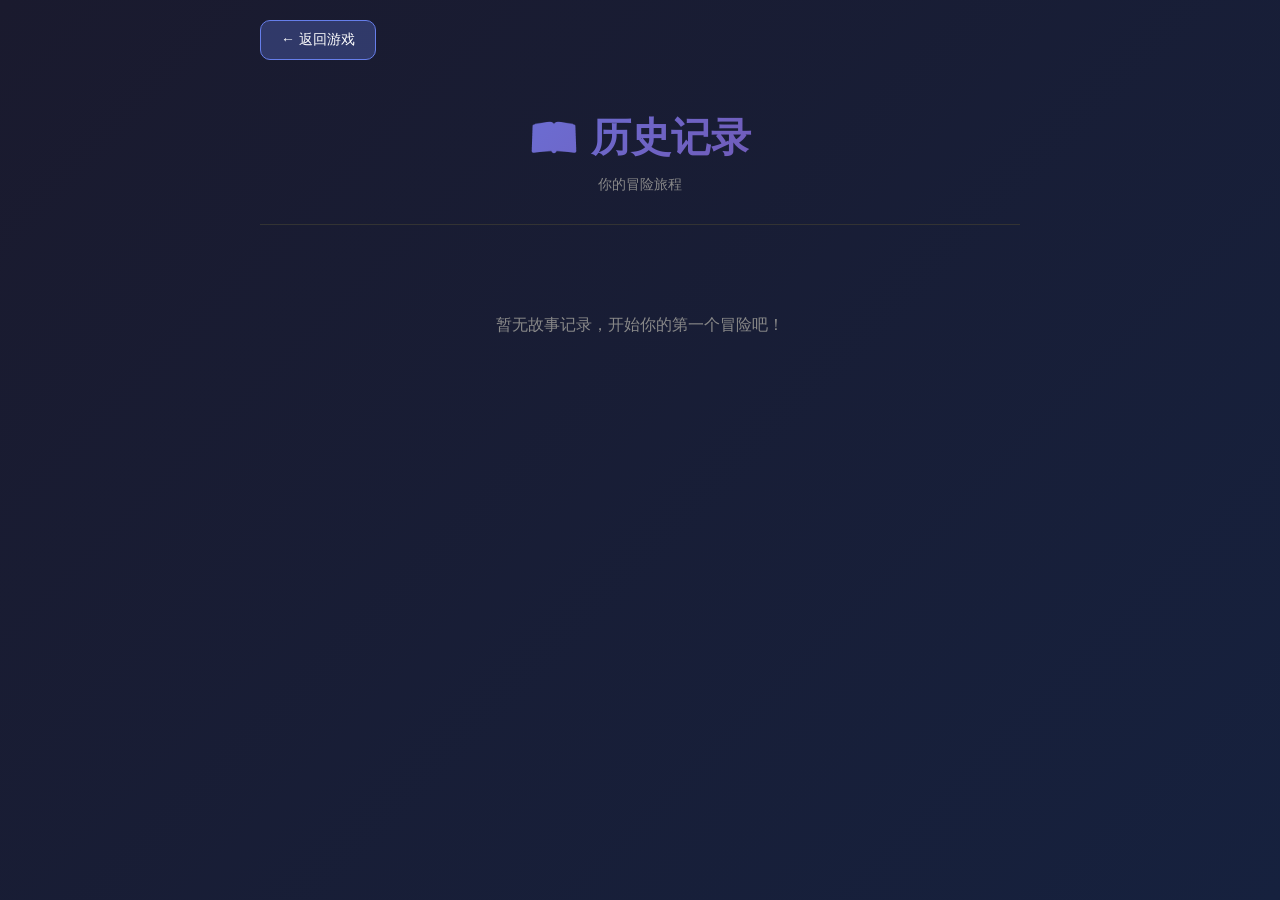
==== frontend/history.html @ 04642828 "完成第1-5周：RAG + 叙事引擎 + 前端界面 + 存档系统" ====
<!DOCTYPE html>
<html lang="zh-CN">
<head>
    <meta charset="UTF-8">
    <meta name="viewport" content="width=device-width, initial-scale=1.0">
    <title>历史记录 - 墨境</title>
    <link rel="stylesheet" href="style.css">
    <style>
        .history-list {
            display: flex;
            flex-direction: column;
            gap: 15px;
        }
        .history-item {
            background: rgba(30, 30, 50, 0.9);
            border-radius: 15px;
            padding: 20px;
            cursor: pointer;
            transition: all 0.3s ease;
            border: 1px solid rgba(255, 255, 255, 0.1);
        }
        .history-item:hover {
            transform: translateX(5px);
            border-color: #667eea;
        }
        .history-title {
            font-size: 1.2em;
            font-weight: bold;
            color: #fff;
            margin-bottom: 10px;
        }
        .history-meta {
            display: flex;
            gap: 20px;
            color: #888;
            font-size: 0.85em;
            margin-bottom: 10px;
        }
        .history-summary {
            color: #ccc;
            font-size: 0.9em;
            line-height: 1.5;
        }
        .back-btn {
            margin-bottom: 20px;
            padding: 10px 20px;
            background: rgba(102, 126, 234, 0.3);
            border: 1px solid #667eea;
            border-radius: 10px;
            color: #fff;
            cursor: pointer;
            font-size: 14px;
        }
        .back-btn:hover {
            background: rgba(102, 126, 234, 0.5);
        }
        .empty-state {
            text-align: center;
            padding: 60px;
            color: #888;
        }
    </style>
</head>
<body>
    <div class="container">
        <button class="back-btn" onclick="window.location.href='index.html'">← 返回游戏</button>
        <header>
            <h1>📖 历史记录</h1>
            <p>你的冒险旅程</p>
        </header>
        
        <div id="history-list" class="history-list">
            <div class="empty-state">加载中...</div>
        </div>
    </div>

    <script>
        const API_BASE = 'http://localhost:8000';
        
        async function loadHistory() {
            try {
                const response = await fetch(`${API_BASE}/story/history/all`);
                if (!response.ok) {
                    throw new Error('加载失败');
                }
                const data = await response.json();
                displayHistory(data.stories);
            } catch (error) {
                console.error('加载历史失败:', error);
                document.getElementById('history-list').innerHTML = 
                    '<div class="empty-state">暂无故事记录，开始你的第一个冒险吧！</div>';
            }
        }
        
        function displayHistory(stories) {
            const container = document.getElementById('history-list');
            if (!stories || stories.length === 0) {
                container.innerHTML = '<div class="empty-state">暂无故事记录，开始你的第一个冒险吧！</div>';
                return;
            }
            
            container.innerHTML = stories.map(story => `
                <div class="history-item" onclick="viewStory('${story.story_id}')">
                    <div class="history-title">${escapeHtml(story.title || '未命名故事')}</div>
                    <div class="history-meta">
                        <span>🌍 ${story.world}</span>
                        <span>📅 ${new Date(story.created_at).toLocaleString()}</span>
                        <span>📝 ${story.turn_count || 0} 轮</span>
                    </div>
                    <div class="history-summary">${escapeHtml(story.summary || '暂无摘要')}</div>
                </div>
            `).join('');
        }
        
        function escapeHtml(text) {
            const div = document.createElement('div');
            div.textContent = text;
            return div.innerHTML;
        }
        
        async function viewStory(storyId) {
            window.location.href = `story_detail.html?id=${storyId}`;
        }
        
        loadHistory();
    </script>
</body>
</html>
---- frontend/style.css ----
* {
    margin: 0;
    padding: 0;
    box-sizing: border-box;
}

body {
    font-family: 'Segoe UI', 'Microsoft YaHei', sans-serif;
    background: linear-gradient(135deg, #1a1a2e 0%, #16213e 100%);
    min-height: 100vh;
    color: #e8e8e8;
}

.container {
    max-width: 800px;
    margin: 0 auto;
    padding: 20px;
}

header {
    text-align: center;
    padding: 30px 0;
    border-bottom: 1px solid #333;
    margin-bottom: 30px;
}

header h1 {
    font-size: 2.5em;
    background: linear-gradient(135deg, #667eea 0%, #764ba2 100%);
    -webkit-background-clip: text;
    -webkit-text-fill-color: transparent;
    background-clip: text;
    margin-bottom: 10px;
}

header p {
    color: #888;
    font-size: 0.9em;
}

.screen {
    display: none;
}

.screen.active {
    display: block;
}

.card {
    background: rgba(30, 30, 50, 0.9);
    backdrop-filter: blur(10px);
    border-radius: 20px;
    padding: 30px;
    box-shadow: 0 8px 32px rgba(0, 0, 0, 0.3);
    border: 1px solid rgba(255, 255, 255, 0.1);
}

.card h2 {
    margin-bottom: 20px;
    color: #fff;
}

.form-group {
    margin-bottom: 20px;
}

.form-group label {
    display: block;
    margin-bottom: 8px;
    color: #ccc;
    font-weight: 500;
}

select, textarea {
    width: 100%;
    padding: 12px;
    background: rgba(20, 20, 40, 0.8);
    border: 1px solid #444;
    border-radius: 10px;
    color: #fff;
    font-size: 14px;
    font-family: inherit;
}

textarea {
    resize: vertical;
}

select:focus, textarea:focus {
    outline: none;
    border-color: #667eea;
}

.btn-primary, .btn-secondary {
    width: 100%;
    padding: 12px;
    border: none;
    border-radius: 10px;
    font-size: 16px;
    font-weight: 600;
    cursor: pointer;
    transition: all 0.3s ease;
}

.btn-primary {
    background: linear-gradient(135deg, #667eea 0%, #764ba2 100%);
    color: white;
}

.btn-primary:hover {
    transform: translateY(-2px);
    box-shadow: 0 5px 20px rgba(102, 126, 234, 0.4);
}

.btn-secondary {
    background: rgba(100, 100, 150, 0.3);
    color: #ccc;
    border: 1px solid #555;
}

.btn-secondary:hover {
    background: rgba(100, 100, 150, 0.5);
}

.game-container {
    background: rgba(30, 30, 50, 0.9);
    backdrop-filter: blur(10px);
    border-radius: 20px;
    padding: 30px;
    border: 1px solid rgba(255, 255, 255, 0.1);
}

.story-content {
    min-height: 300px;
    background: rgba(0, 0, 0, 0.3);
    padding: 20px;
    border-radius: 10px;
    margin-bottom: 20px;
    line-height: 1.8;
    font-size: 16px;
    white-space: pre-wrap;
}

.story-content .placeholder {
    color: #666;
    text-align: center;
    padding: 50px;
}

.choices {
    display: flex;
    flex-wrap: wrap;
    gap: 10px;
    margin-bottom: 20px;
}

.choice-btn {
    flex: 1;
    min-width: 200px;
    padding: 12px 20px;
    background: rgba(102, 126, 234, 0.2);
    border: 1px solid #667eea;
    border-radius: 10px;
    color: #fff;
    cursor: pointer;
    transition: all 0.3s ease;
    font-size: 14px;
}

.choice-btn:hover {
    background: rgba(102, 126, 234, 0.4);
    transform: translateY(-2px);
}

.game-controls {
    display: flex;
    justify-content: space-between;
    align-items: center;
    padding-top: 20px;
    border-top: 1px solid #444;
}

.turn-indicator {
    color: #888;
    font-size: 14px;
}

.loading-overlay {
    position: fixed;
    top: 0;
    left: 0;
    right: 0;
    bottom: 0;
    background: rgba(0, 0, 0, 0.8);
    display: flex;
    flex-direction: column;
    justify-content: center;
    align-items: center;
    z-index: 1000;
}

.loading-overlay.hidden {
    display: none;
}

.loading-spinner {
    width: 50px;
    height: 50px;
    border: 3px solid #333;
    border-top-color: #667eea;
    border-radius: 50%;
    animation: spin 1s linear infinite;
    margin-bottom: 20px;
}

@keyframes spin {
    to { transform: rotate(360deg); }
}

@media (max-width: 600px) {
    .container {
        padding: 10px;
    }
    
    .card, .game-container {
        padding: 20px;
    }
    
    .choice-btn {
        min-width: 100%;
    }
}
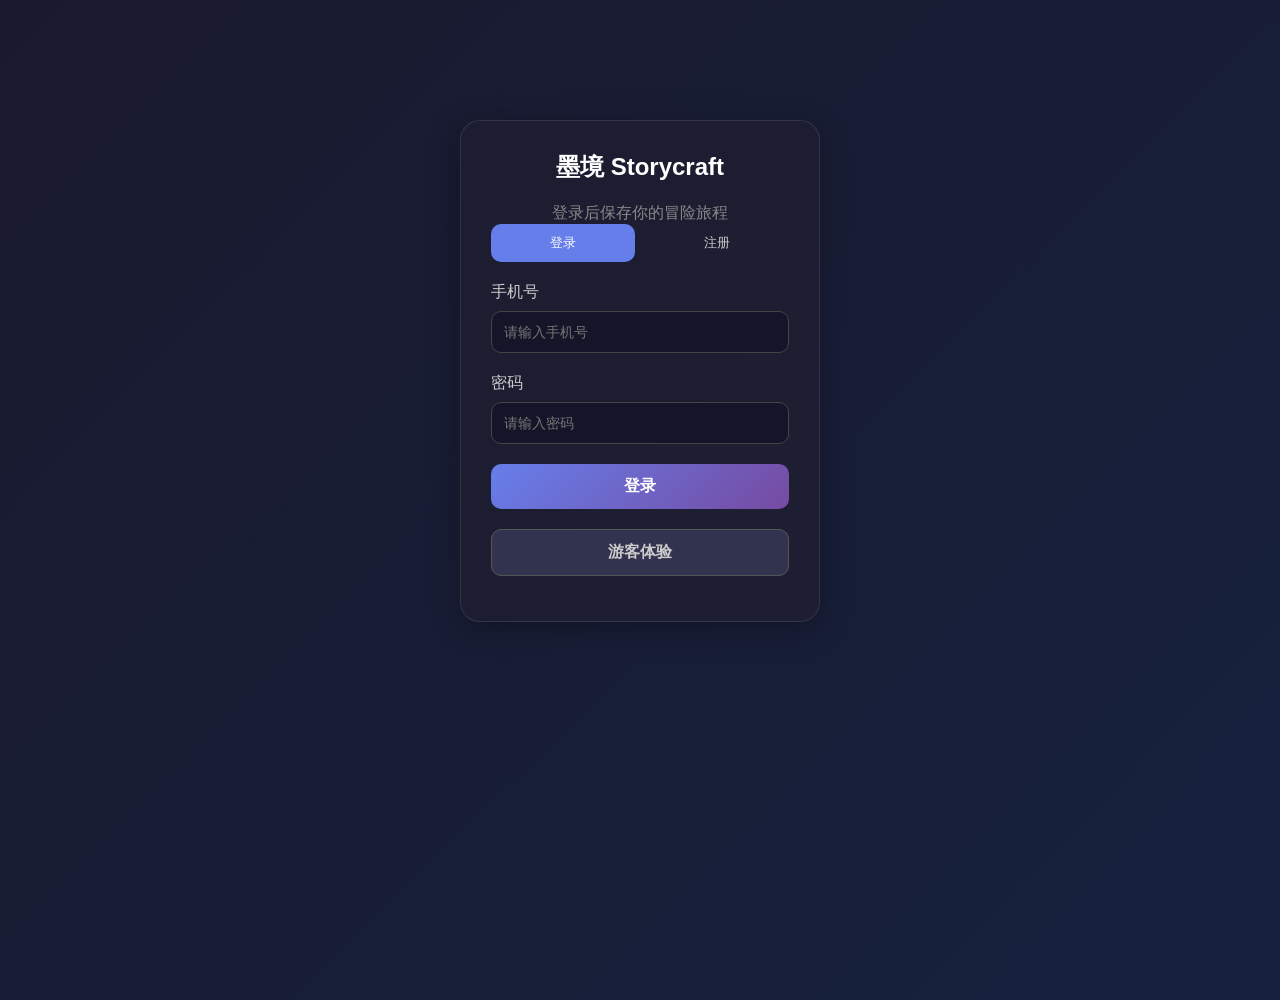
==== commit 4293e7b5: "feat: Phase 5 部分完成 - 社交分享模块、历史记录用户隔离、用户数据合并" ====
--- a/frontend/history.html
+++ b/frontend/history.html
@@ -78,8 +78,15 @@
         const API_BASE = 'http://localhost:8000';
         
         async function loadHistory() {
+            const userStr = localStorage.getItem('user');
+            if (!userStr) {
+                window.location.href = 'login.html';
+                return;
+            }
+            const user = JSON.parse(userStr);
+            
             try {
-                const response = await fetch(`${API_BASE}/story/history/all`);
+                const response = await fetch(`${API_BASE}/story/history/all?user_id=${user.user_id}`);
                 if (!response.ok) {
                     throw new Error('加载失败');
                 }
@@ -88,7 +95,7 @@
             } catch (error) {
                 console.error('加载历史失败:', error);
                 document.getElementById('history-list').innerHTML = 
-                    '<div class="empty-state">暂无故事记录，开始你的第一个冒险吧！</div>';
+                    '<div class="empty-state">加载失败，请刷新重试</div>';
             }
         }
         
--- a/frontend/style.css
+++ b/frontend/style.css
@@ -229,4 +229,88 @@
     .choice-btn {
         min-width: 100%;
     }
+}
+
+/* 标签样式 */
+.tags-container {
+    display: flex;
+    flex-wrap: wrap;
+    gap: 8px;
+    margin-top: 8px;
+}
+
+.tag {
+    background: rgba(102, 126, 234, 0.2);
+    border: 1px solid #667eea;
+    border-radius: 20px;
+    padding: 5px 12px;
+    font-size: 12px;
+    cursor: pointer;
+    transition: all 0.3s ease;
+}
+
+.tag:hover {
+    background: rgba(102, 126, 234, 0.4);
+    transform: translateY(-2px);
+}
+
+.tag.selected {
+    background: #667eea;
+    color: white;
+}
+
+.tag-loading {
+    color: #888;
+    font-size: 12px;
+}
+
+/* 推荐模板样式 */
+.recommendations-container {
+    margin-top: 15px;
+    padding-top: 10px;
+    border-top: 1px solid #444;
+}
+
+.recommendations-list {
+    display: flex;
+    flex-direction: column;
+    gap: 10px;
+    margin-top: 10px;
+}
+
+.recommendation-item {
+    background: rgba(30, 30, 50, 0.6);
+    border-radius: 10px;
+    padding: 12px;
+    cursor: pointer;
+    transition: all 0.3s ease;
+    border-left: 3px solid #667eea;
+}
+
+.recommendation-item:hover {
+    background: rgba(102, 126, 234, 0.2);
+    transform: translateX(5px);
+}
+
+.recommendation-name {
+    font-weight: bold;
+    color: #fff;
+    margin-bottom: 5px;
+}
+
+.recommendation-desc {
+    font-size: 12px;
+    color: #aaa;
+}
+
+.recommendation-tags {
+    font-size: 10px;
+    color: #667eea;
+    margin-top: 5px;
+}
+
+.recommendation-score {
+    font-size: 10px;
+    color: #ffaa44;
+    margin-left: 8px;
 }
